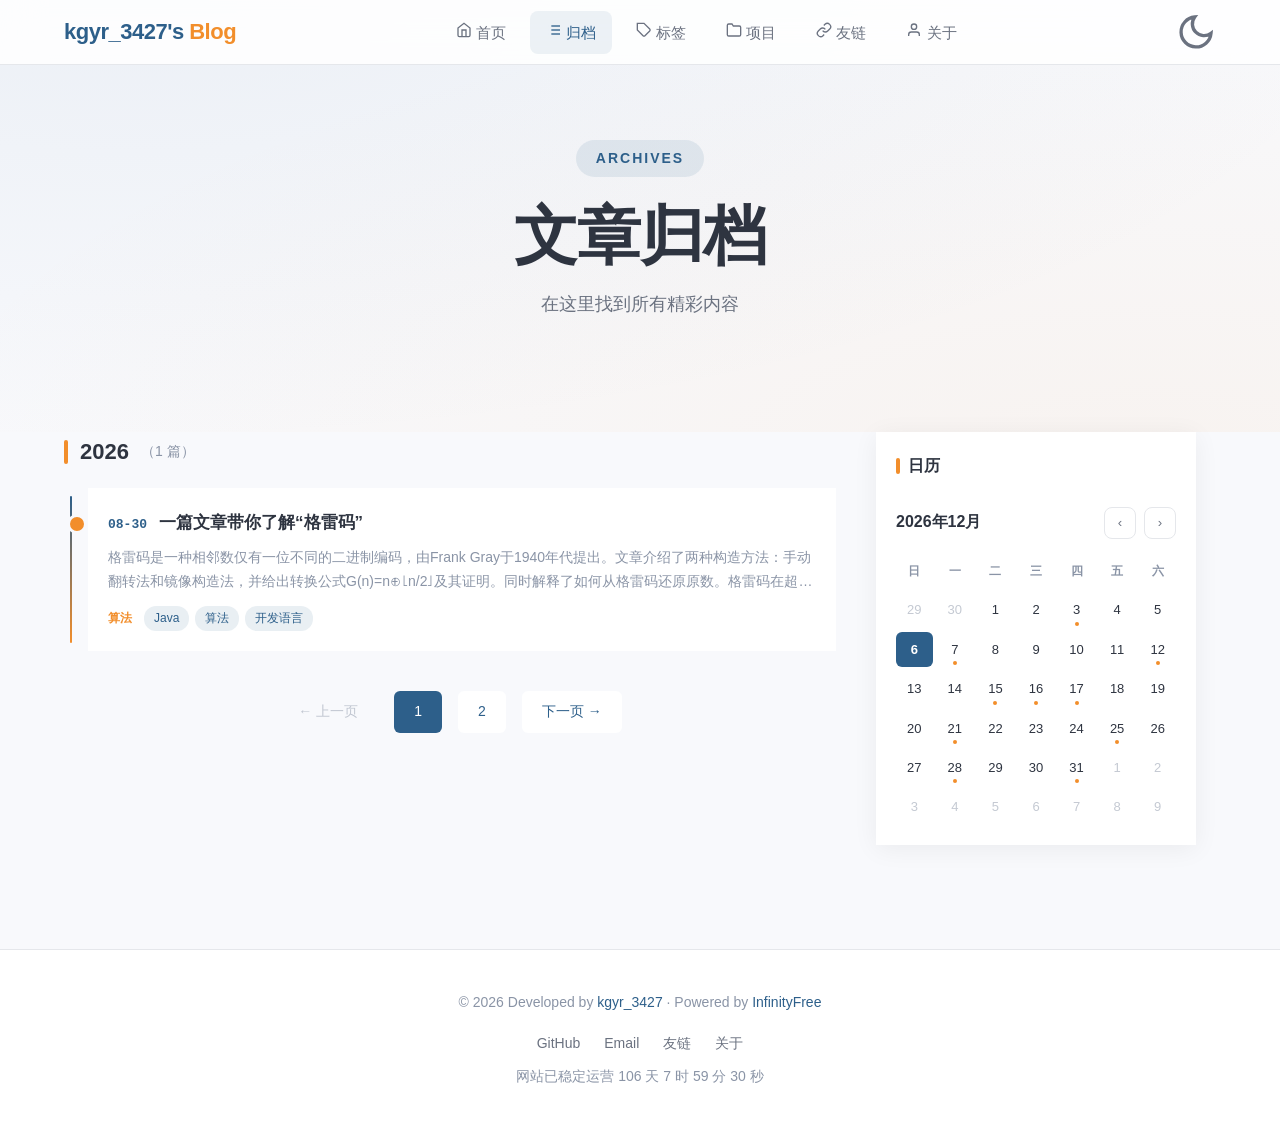
==== archive.html @ 879f3a3c "Add files via upload" ====
<!DOCTYPE html>
<html lang="zh-CN">
<head>
    <meta charset="UTF-8">
    <meta name="viewport" content="width=device-width, initial-scale=1.0">
    <title>kgyr_3427 の 博客 - 归档</title>
    <link rel="icon" href="images/logo.png">
    <link rel="stylesheet" href="style.css">
</head>
<body>
    <header class="header" id="header">
        <div class="header-inner">
            <a href="index.html" class="logo">kgyr_3427's <span>Blog</span></a>
            <nav class="nav-links" id="navLinks">
                <a href="index.html"><svg width="16" height="16" viewBox="0 0 24 24" fill="none" stroke="currentColor" stroke-width="2"><path d="M3 9l9-7 9 7v11a2 2 0 0 1-2 2H5a2 2 0 0 1-2-2z"></path><polyline points="9 22 9 12 15 12 15 22"></polyline></svg> 首页</a>
                <a href="archive.html" class="active"><svg width="16" height="16" viewBox="0 0 24 24" fill="none" stroke="currentColor" stroke-width="2"><line x1="8" y1="6" x2="21" y2="6"></line><line x1="8" y1="12" x2="21" y2="12"></line><line x1="8" y1="18" x2="21" y2="18"></line><line x1="3" y1="6" x2="3.01" y2="6"></line><line x1="3" y1="12" x2="3.01" y2="12"></line><line x1="3" y1="18" x2="3.01" y2="18"></line></svg> 归档</a>
                <a href="#"><svg width="16" height="16" viewBox="0 0 24 24" fill="none" stroke="currentColor" stroke-width="2"><path d="M20.59 13.41l-7.17 7.17a2 2 0 0 1-2.83 0L2 12V2h10l8.59 8.59a2 2 0 0 1 0 2.82z"></path><line x1="7" y1="7" x2="7.01" y2="7"></line></svg> 标签</a>
                <a href="#"><svg width="16" height="16" viewBox="0 0 24 24" fill="none" stroke="currentColor" stroke-width="2"><path d="M22 19a2 2 0 0 1-2 2H4a2 2 0 0 1-2-2V5a2 2 0 0 1 2-2h5l2 3h9a2 2 0 0 1 2 2z"></path></svg> 项目</a>
                <a href="#"><svg width="16" height="16" viewBox="0 0 24 24" fill="none" stroke="currentColor" stroke-width="2"><path d="M10 13a5 5 0 0 0 7.54.54l3-3a5 5 0 0 0-7.07-7.07l-1.72 1.71"></path><path d="M14 11a5 5 0 0 0-7.54-.54l-3 3a5 5 0 0 0 7.07 7.07l1.71-1.71"></path></svg> 友链</a>
                <a href="#"><svg width="16" height="16" viewBox="0 0 24 24" fill="none" stroke="currentColor" stroke-width="2"><path d="M20 21v-2a4 4 0 0 0-4-4H8a4 4 0 0 0-4 4v2"></path><circle cx="12" cy="7" r="4"></circle></svg> 关于</a>
            </nav>
            <div class="header-actions">
                <button class="theme-toggle" id="themeToggle" title="切换主题" aria-pressed="false"></button>
                <button class="mobile-toggle" id="mobileToggle">
                    <span></span><span></span><span></span>
                </button>
            </div>
        </div>
    </header>
    <section class="hero">
        <div class="hero-badge">ARCHIVES</div>
        <h1>文章归档</h1>
        <p>在这里找到所有精彩内容</p>
    </section>
    <div class="container">
        <main>
            <div id="archiveContent"></div>
            <div class="pagination">
                <span class="disabled">← 上一页</span>
                <a href="#" class="active" style="background:var(--primary);color:#fff;">1</a>
                <a href="#">2</a>
                <a href="#">下一页 →</a>
            </div>
        </main>
        <aside class="sidebar">
            <div class="widget fade-in">
                <h3 class="widget-title"> 日历</h3>
                <div class="calendar-header">
                    <h4 id="calendarTitle">2026年8月</h4>
                    <div class="calendar-nav">
                        <button id="prevMonth">‹</button>
                        <button id="nextMonth">›</button>
                    </div>
                </div>
                <div class="calendar-grid" id="calendarGrid"></div>
            </div>
        </aside>
    </div>
    <footer class="footer">
        <div class="footer-content">
            <p>&copy; 2026 Developed by <a href="https://luogu.com.cn/user/1732469">kgyr_3427</a> · Powered by <a href="https://www.infinityfree.com">InfinityFree</a></p>
            <div class="footer-links">
                <a href="https://github.com/green-axis-youzi">GitHub</a>
                <a href="mailto:green_axis256@qq.com">Email</a>
                <a href="#">友链</a>
                <a href="#">关于</a>
            </div>
            <p style="margin-top: 8px;">网站已稳定运营 <span id="uptime-timer" class="uptime-timer">计算中...</span></p>
        </div>
    </footer>
    <button class="back-to-top" id="backToTop"><svg viewBox="0 0 24 24" fill="none" stroke="currentColor" stroke-width="2" width="20" height="20"><path d="M18 15l-6-6-6 6"></path></svg></button>
    <script>
        const posts = [
            { title:"一篇文章带你了解“格雷码”", excerpt:"格雷码是一种相邻数仅有一位不同的二进制编码，由Frank Gray于1940年代提出。文章介绍了两种构造方法：手动翻转法和镜像构造法，并给出转换公式G(n)=n⊕⌊n/2⌋及其证明。同时解释了如何从格雷码还原原数。格雷码在超立方体路径规划、数模转换误差优化、汉诺塔问题求解及遗传算法中都有重要应用，特别是能通过每次只改变一位的特性高效解决汉诺塔问题。", date:"2026-08-30", category:"算法", tags:["Java","算法", "开发语言"], wordCount:1390, image:"images/archive1.png", href:"https://blog-kgyr3427.gt.tc/archive/2026-08-30_21:26.html" }
        ];
        function renderArchive() {
            const container = document.getElementById('archiveContent');
            const sorted = [...posts].sort((a, b) => new Date(b.date) - new Date(a.date));
            const grouped = {};
            sorted.forEach(post => {
                const year = post.date.split('-')[0];
                if (!grouped[year]) grouped[year] = [];
                grouped[year].push(post);
            });
            let html = '';
            Object.keys(grouped).sort().reverse().forEach(year => {
                const yearPosts = grouped[year];
                html += `
                    <div class="archive-year fade-in">
                        <h2 class="archive-year-title">${year} <span class="archive-year-count">（${yearPosts.length} 篇）</span></h2>
                        <div class="archive-timeline">
                `;
                yearPosts.forEach((post, i) => {
                    const dateStr = post.date.substring(5);
                    html += `
                        <article class="archive-item fade-in" style="transition-delay:${i * 0.05}s">
                            <div class="archive-item-header">
                                <span class="archive-date">${dateStr}</span>
                                <a href="${post.href}" class="archive-title">${post.title}</a>
                            </div>
                            <p class="archive-excerpt">${post.excerpt}</p>
                            <div class="archive-footer">
                                <span class="archive-category">${post.category}</span>
                                <div class="archive-tags">
                                    ${post.tags.map(t => `<span class="archive-tag">${t}</span>`).join('')}
                                </div>
                            </div>
                        </article>
                    `;
                });
                html += `
                        </div>
                    </div>
                `;
            });
            container.innerHTML = html;
            initScrollObserver();
        }
        renderArchive();
        let currentDate = new Date();
        function renderCalendar(date) {
            const grid = document.getElementById('calendarGrid');
            const title = document.getElementById('calendarTitle');
            const year = date.getFullYear(), month = date.getMonth();
            title.textContent = year + '年' + (month+1) + '月';
            const firstDay = new Date(year, month, 1).getDay();
            const daysInMonth = new Date(year, month+1, 0).getDate();
            const daysInPrev = new Date(year, month, 0).getDate();
            const dayNames = ['日','一','二','三','四','五','六'];
            let html = dayNames.map(d => '<div class="day-name">'+d+'</div>').join('');
            for (let i = firstDay-1; i >= 0; i--) html += '<div class="day other-month">'+(daysInPrev-i)+'</div>';
            const today = new Date();
            const postDays = [3,7,12,15,16,17,21,25,28,31];
            for (let d = 1; d <= daysInMonth; d++) {
                const isToday = (d===today.getDate() && month===today.getMonth() && year===today.getFullYear());
                const hasPost = postDays.includes(d);
                let cls = 'day';
                if (isToday) cls += ' today';
                if (hasPost) cls += ' has-post';
                html += '<div class="'+cls+'">'+d+'</div>';
            }
            const remaining = 42 - (firstDay + daysInMonth);
            for (let i = 1; i <= remaining; i++) html += '<div class="day other-month">'+i+'</div>';
            grid.innerHTML = html;
        }
        document.getElementById('prevMonth').addEventListener('click', function(){ currentDate.setMonth(currentDate.getMonth()-1); renderCalendar(currentDate); });
        document.getElementById('nextMonth').addEventListener('click', function(){ currentDate.setMonth(currentDate.getMonth()+1); renderCalendar(currentDate); });
        renderCalendar(currentDate);
        const themeToggle = document.getElementById('themeToggle');
		const html = document.documentElement;
		const savedTheme = localStorage.getItem('theme') || 'light';
        html.setAttribute('data-theme', savedTheme);
        const sunSVG = `<svg class="icon-sun" viewBox="0 0 24 24" fill="none" stroke="currentColor" stroke-width="2">
          <circle cx="12" cy="12" r="5"></circle>
          <line x1="12" y1="1" x2="12" y2="3"></line>
          <line x1="12" y1="21" x2="12" y2="23"></line>
          <line x1="4.22" y1="4.22" x2="5.64" y2="5.64"></line>
          <line x1="18.36" y1="18.36" x2="19.78" y2="19.78"></line>
          <line x1="1" y1="12" x2="3" y2="12"></line>
          <line x1="21" y1="12" x2="23" y2="12"></line>
          <line x1="4.22" y1="19.78" x2="5.64" y2="18.36"></line>
          <line x1="18.36" y1="5.64" x2="19.78" y2="4.22"></line>
        </svg>`;
        const moonSVG = `<svg class="icon-moon" viewBox="0 0 24 24" fill="none" stroke="currentColor" stroke-width="2">
          <path d="M21 12.79A9 9 0 1 1 11.21 3 7 7 0 0 0 21 12.79z"></path>
        </svg>`;
        themeToggle.innerHTML = savedTheme === 'dark' ? sunSVG : moonSVG;
        themeToggle.addEventListener('click', () => {
          const current = html.getAttribute('data-theme');
          const next = current === 'dark' ? 'light' : 'dark';
          html.setAttribute('data-theme', next);
          localStorage.setItem('theme', next);
          themeToggle.innerHTML = next === 'dark' ? sunSVG : moonSVG;
        });
        window.addEventListener('scroll', function(){
            const header = document.getElementById('header');
            const backToTop = document.getElementById('backToTop');
            if (window.scrollY > 50) header.classList.add('scrolled');
            else header.classList.remove('scrolled');
            if (window.scrollY > 400) backToTop.classList.add('visible');
            else backToTop.classList.remove('visible');
        });
        document.getElementById('backToTop').addEventListener('click', function(){
            window.scrollTo({ top: 0, behavior: 'smooth' });
        });
        function initScrollObserver() {
            const observer = new IntersectionObserver((entries) => {
                entries.forEach(entry => {
                    if (entry.isIntersecting) {
                        entry.target.classList.add('visible');
                    }
                });
            }, { threshold: 0.1 });
            document.querySelectorAll('.fade-in:not(.visible)').forEach(el => observer.observe(el));
        }
        initScrollObserver();
        const startTime = new Date('2026-08-21T22:14:00').getTime();
        function updateUptime() {
            const timerEl = document.getElementById('uptime-timer');
            if (!timerEl) return;
            const now = new Date().getTime();
            const diff = now - startTime;
            if (diff < 0) {
                timerEl.textContent = "尚未开始运营";
                return;
            }
            const days = Math.floor(diff / (1000 * 60 * 60 * 24));
            const hours = Math.floor((diff % (1000 * 60 * 60 * 24)) / (1000 * 60 * 60));
            const minutes = Math.floor((diff % (1000 * 60 * 60)) / (1000 * 60));
            const seconds = Math.floor((diff % (1000 * 60)) / 1000);
            timerEl.textContent = days + ' 天 ' + hours + ' 时 ' + minutes + ' 分 ' + seconds + ' 秒';
        }
        updateUptime();
        function animateNumber(id, target, formatter) {
            const el = document.getElementById(id);
            if (!el) return;
            if (typeof target === 'string') { el.textContent = target; return; }
            const start = 0;
            const duration = 1200;
            const startTime2 = performance.now();
            function update(currentTime) {
                const elapsed = currentTime - startTime2;
                const progress = Math.min(elapsed / duration, 1);
                const eased = 1 - Math.pow(1 - progress, 3);
                const current = Math.floor(start + (target - start) * eased);
                el.textContent = formatter ? formatter(current) : current;
                if (progress < 1) requestAnimationFrame(update);
                else el.textContent = formatter ? formatter(target) : target;
            }
            requestAnimationFrame(update);
        }
        function updateStats() {
            const articleCount = posts.length;
            let totalChars = 0;
            posts.forEach(post => { totalChars += post.title.length + post.excerpt.length; });
            const now = Date.now();
            const diff = now - siteStartTime;
            const uptimeStr = formatUptime(diff);
            let views = parseInt(localStorage.getItem('blog_page_views'));
            if (isNaN(views)) { views = 1; localStorage.setItem('blog_page_views', '1'); }
            else { views++; localStorage.setItem('blog_page_views', views.toString()); }
            animateNumber('stat-articles', articleCount);
            animateNumber('stat-chars', totalChars, formatChars);
            document.getElementById('stat-uptime').textContent = uptimeStr;
            animateNumber('stat-views', views);
        }
        updateStats();
    </script>
</body>
</html>
---- style.css ----
:root {
    --primary: #2d5f8a;
    --primary-light: #4e79a7;
    --primary-dark: #1c3a5e;
    --accent: #f28e2b;
    --text-main: #2e3440;
    --text-secondary: #6b7280;
    --text-light: #8a94a6;
    --bg-body: #f8f9fc;
    --bg-card: #ffffff;
    --bg-nav: rgba(255, 255, 255, 0.85);
    --border: #e5e7eb;
    --shadow: 0 4px 24px rgba(0, 0, 0, 0.06);
    --shadow-hover: 0 8px 32px rgba(0, 0, 0, 0.1);
    --radius: 12px;
    --radius-sm: 8px;
    --max-width: 1200px;
    --transition: all 0.3s cubic-bezier(0.4, 0, 0.2, 1);
}
[data-theme="dark"] {
    --primary: #4e79a7;
    --primary-light: #6b9bc3;
    --primary-dark: #2d5f8a;
    --text-main: #e8e8e8;
    --text-secondary: #a0a0a0;
    --text-light: #707070;
    --bg-body: #0f1117;
    --bg-card: #1a1d27;
    --bg-nav: rgba(15, 17, 23, 0.85);
    --border: #2a2d3a;
    --shadow: 0 4px 24px rgba(0, 0, 0, 0.3);
    --shadow-hover: 0 8px 32px rgba(0, 0, 0, 0.4);
}
* { margin: 0; padding: 0; box-sizing: border-box; }
html { scroll-behavior: smooth; }
body {
    font-family: -apple-system, BlinkMacSystemFont, 'Segoe UI', 'PingFang SC',
                 'Hiragino Sans GB', 'Microsoft YaHei', 'Helvetica Neue',
                 Helvetica, Arial, sans-serif;
    background: var(--bg-body);
    color: var(--text-main);
    line-height: 1.8;
    transition: var(--transition);
    -webkit-font-smoothing: antialiased;
}
a { text-decoration: none; color: inherit; transition: var(--transition); }
a:hover { color: var(--primary); }
img { max-width: 100%; display: block; }
ul { list-style: none; }
::-webkit-scrollbar { width: 8px; }
::-webkit-scrollbar-track { background: transparent; }
::-webkit-scrollbar-thumb { background: var(--text-light); border-radius: 4px; }
::-webkit-scrollbar-thumb:hover { background: var(--text-secondary); }
.header {
    position: fixed; top: 0; left: 0; right: 0; z-index: 1000;
    background: var(--bg-nav);
    backdrop-filter: blur(20px); -webkit-backdrop-filter: blur(20px);
    border-bottom: 1px solid var(--border);
    transition: var(--transition);
}
.header.scrolled { box-shadow: 0 2px 20px rgba(0,0,0,0.08); }
.header-inner {
    max-width: var(--max-width); margin: 0 auto; padding: 0 24px;
    height: 64px; display: flex; align-items: center; justify-content: space-between;
}
.logo {
    font-size: 22px; font-weight: 800; color: var(--primary);
    letter-spacing: -0.5px;
}
.logo span { color: var(--accent); }
.nav-links { display: flex; align-items: center; gap: 8px; }
.nav-links a {
    padding: 8px 16px; border-radius: 8px; font-size: 15px;
    font-weight: 500; color: var(--text-secondary);
}
.nav-links a:hover, .nav-links a.active {
    color: var(--primary); background: rgba(45, 95, 138, 0.08);
}
.header-actions { display: flex; align-items: center; gap: 12px; }
.search-btn, .theme-toggle {
    width: 40px; height: 40px; border: none; background: transparent;
    color: var(--text-secondary); cursor: pointer; border-radius: 50%;
    display: flex; align-items: center; justify-content: center;
    font-size: 18px; transition: var(--transition);
}
.search-btn:hover, .theme-toggle:hover {
    background: rgba(45, 95, 138, 0.08); color: var(--primary);
}
.mobile-toggle {
    display: none; flex-direction: column; gap: 5px;
    cursor: pointer; background: none; border: none; padding: 4px;
}
.mobile-toggle span {
    width: 24px; height: 2px; background: var(--text-main);
    border-radius: 2px; transition: var(--transition);
}
.hero {
    padding: 140px 24px 80px; text-align: center; position: relative; overflow: hidden;
}
.hero::before {
    content: ''; position: absolute; top: -50%; left: -50%;
    width: 200%; height: 200%;
    background: radial-gradient(ellipse at 30% 20%, rgba(78,121,167,0.08) 0%, transparent 50%),
                radial-gradient(ellipse at 70% 80%, rgba(242,142,43,0.06) 0%, transparent 50%);
    animation: heroFloat 20s ease-in-out infinite; z-index: -1;
}
@keyframes heroFloat {
    0%,100% { transform: translate(0,0) rotate(0deg); }
    33% { transform: translate(30px,-30px) rotate(1deg); }
    66% { transform: translate(-20px,20px) rotate(-1deg); }
}
.hero-badge {
    display: inline-block; padding: 6px 20px;
    background: rgba(45,95,138,0.1); color: var(--primary);
    border-radius: 50px; font-size: 14px; font-weight: 600;
    margin-bottom: 24px; letter-spacing: 2px; text-transform: uppercase;
}
.hero h1 {
    font-size: clamp(36px,6vw,64px); font-weight: 900;
    line-height: 1.1; margin-bottom: 16px; color: var(--text-main);
    letter-spacing: -1px;
}
.hero h1 .highlight {
    background: linear-gradient(135deg, var(--primary), var(--accent));
    -webkit-background-clip: text; -webkit-text-fill-color: transparent;
    background-clip: text;
}
.hero p {
    font-size: 18px; color: var(--text-secondary);
    max-width: 560px; margin: 0 auto 32px;
}
.hero-buttons { display: flex; gap: 16px; justify-content: center; flex-wrap: wrap; }
.btn {
    padding: 12px 32px; border-radius: 50px; font-size: 15px;
    font-weight: 600; cursor: pointer; transition: var(--transition);
    border: none; display: inline-flex; align-items: center; gap: 8px;
}
.btn-primary {
    background: var(--primary); color: white;
    box-shadow: 0 4px 16px rgba(45,95,138,0.3);
}
.btn-primary:hover {
    background: var(--primary-dark); transform: translateY(-2px);
    box-shadow: 0 6px 24px rgba(45,95,138,0.4);
}
.btn-outline {
    background: transparent; color: var(--text-main);
    border: 2px solid var(--border);
}
.btn-outline:hover {
    border-color: var(--primary); color: var(--primary);
    transform: translateY(-2px);
}
.profile-section { max-width: var(--max-width); margin: 0 auto 60px; padding: 0 24px; }
.profile-card {
    background: var(--bg-card); border-radius: var(--radius);
    box-shadow: var(--shadow); padding: 40px;
    display: flex; align-items: center; gap: 32px;
    border: 1px solid var(--border); transition: var(--transition);
}
.profile-card:hover {
    box-shadow: var(--shadow-hover); transform: translateY(-2px);
}
.avatar {
    width: 100px; height: 100px; border-radius: 50%;
    object-fit: cover; border: 4px solid var(--primary);
    padding: 3px; flex-shrink: 0;
}
.profile-info h3 { font-size: 24px; font-weight: 700; margin-bottom: 4px; }
.profile-info .tagline { color: var(--text-secondary); font-size: 16px; margin-bottom: 16px; }
.profile-social { display: flex; gap: 12px; }
.social-link {
    width: 40px; height: 40px; border-radius: 50%;
    background: var(--bg-body); display: flex; align-items: center;
    justify-content: center; color: var(--text-secondary);
    font-size: 18px; border: 1px solid var(--border);
    transition: var(--transition);
}
.social-link:hover {
    background: var(--primary); color: white;
    border-color: var(--primary); transform: translateY(-3px);
}
.container {
    max-width: var(--max-width); margin: 0 auto;
    padding: 0 24px 80px;
    display: grid; grid-template-columns: 1fr 340px; gap: 40px;
}
.section-title {
    font-size: 24px; font-weight: 800; margin-bottom: 24px;
    display: flex; align-items: center; gap: 12px;
}
.section-title::before {
    content: ''; width: 4px; height: 28px;
    background: linear-gradient(180deg, var(--primary), var(--accent));
    border-radius: 2px;
}
.posts-grid { display: grid; gap: 24px; }
.post-card {
    background: var(--bg-card); border-radius: var(--radius);
    overflow: hidden; box-shadow: var(--shadow);
    border: 1px solid var(--border);
    transition: var(--transition);
    display: flex; flex-direction: column;
}
.post-card:hover {
    box-shadow: var(--shadow-hover); transform: translateY(-4px);
}
.post-thumb { width: 100%; height: 220px; object-fit: cover; transition: transform 0.5s ease; }
.post-card:hover .post-thumb { transform: scale(1.05); }
.post-thumb-wrapper { overflow: hidden; position: relative; }
.post-category {
    position: absolute; top: 16px; left: 16px;
    background: var(--primary); color: white;
    padding: 4px 14px; border-radius: 50px;
    font-size: 12px; font-weight: 600; z-index: 2;
}
.post-content { padding: 24px; flex: 1; display: flex; flex-direction: column; }
.post-title {
    font-size: 20px; font-weight: 700; margin-bottom: 12px; line-height: 1.4;
}
.post-title a:hover { color: var(--primary); }
.post-excerpt {
    color: var(--text-secondary); font-size: 15px;
    line-height: 1.7; margin-bottom: 20px; flex: 1;
}
.post-meta {
    display: flex; align-items: center; justify-content: space-between;
    flex-wrap: wrap; gap: 12px; padding-top: 16px;
    border-top: 1px solid var(--border);
}
.post-tags { display: flex; gap: 8px; flex-wrap: wrap; }
.tag {
    padding: 3px 12px; background: rgba(45,95,138,0.08);
    color: var(--primary); border-radius: 50px;
    font-size: 12px; font-weight: 500;
}
.post-date { color: var(--text-light); font-size: 14px; }
.sidebar { display: flex; flex-direction: column; gap: 28px; }
.widget {
    background: var(--bg-card); border-radius: var(--radius);
    box-shadow: var(--shadow); border: 1px solid var(--border);
    padding: 24px; transition: var(--transition);
}
.widget:hover { box-shadow: var(--shadow-hover); }
.widget-title {
    font-size: 18px; font-weight: 700; margin-bottom: 20px;
    padding-bottom: 12px; border-bottom: 2px solid var(--border);
    display: flex; align-items: center; gap: 8px;
}
.plan-progress { margin-bottom: 20px; }
.plan-progress:last-child { margin-bottom: 0; }
.plan-header {
    display: flex; justify-content: space-between;
    margin-bottom: 8px; font-size: 14px;
}
.plan-header .label { color: var(--text-secondary); }
.plan-header .value { font-weight: 600; color: var(--primary); }
.progress-bar {
    width: 100%; height: 8px; background: var(--bg-body);
    border-radius: 4px; overflow: hidden;
}
.progress-fill {
    height: 100%;
    background: linear-gradient(90deg, var(--primary), var(--accent));
    border-radius: 4px; transition: width 1s ease;
}
.calendar-header {
    display: flex; justify-content: space-between;
    align-items: center; margin-bottom: 16px;
}
.calendar-header h4 { font-size: 16px; font-weight: 600; }
.calendar-nav { display: flex; gap: 8px; }
.calendar-nav button {
    width: 32px; height: 32px; border: 1px solid var(--border);
    background: transparent; color: var(--text-secondary);
    border-radius: 8px; cursor: pointer;
    display: flex; align-items: center; justify-content: center;
    transition: var(--transition);
}
.calendar-nav button:hover {
    background: var(--primary); color: white; border-color: var(--primary);
}
.calendar-grid { display: grid; grid-template-columns: repeat(7, 1fr); gap: 4px; text-align: center; }
.calendar-grid .day-name {
    font-size: 12px; color: var(--text-light); font-weight: 600; padding: 6px 0;
}
.calendar-grid .day {
    font-size: 13px; padding: 6px 0; border-radius: 6px;
    cursor: pointer; transition: var(--transition);
}
.calendar-grid .day:hover { background: rgba(45,95,138,0.1); }
.calendar-grid .day.today {
    background: var(--primary); color: white; font-weight: 700;
}
.calendar-grid .day.has-post { position: relative; }
.calendar-grid .day.has-post::after {
    content: ''; position: absolute; bottom: 2px;
    left: 50%; transform: translateX(-50%);
    width: 4px; height: 4px; background: var(--accent);
    border-radius: 50%;
}
.calendar-grid .day.other-month { color: var(--text-light); opacity: 0.5; }
.stats-grid { display: grid; grid-template-columns: 1fr 1fr; gap: 16px; }
.stat-item {
    text-align: center; padding: 16px;
    background: var(--bg-body); border-radius: var(--radius-sm);
}
.stat-number {
    font-size: 28px; font-weight: 800; color: var(--primary); display: block;
}
.stat-label { font-size: 13px; color: var(--text-light); margin-top: 4px; }
.footer {
    background: var(--bg-card); border-top: 1px solid var(--border);
    padding: 40px 24px; text-align: center;
}
.footer-content { max-width: var(--max-width); margin: 0 auto; }
.footer p { color: var(--text-light); font-size: 14px; margin-bottom: 8px; }
.footer a { color: var(--primary); }
.footer-links {
    display: flex; justify-content: center; gap: 24px;
    margin-top: 16px; flex-wrap: wrap;
}
.footer-links a { color: var(--text-secondary); font-size: 14px; }
.back-to-top {
    position: fixed; bottom: 32px; right: 32px;
    width: 48px; height: 48px; background: var(--primary);
    color: white; border: none; border-radius: 50%;
    font-size: 20px; cursor: pointer;
    display: flex; align-items: center; justify-content: center;
    box-shadow: 0 4px 16px rgba(45,95,138,0.3);
    opacity: 0; visibility: hidden;
    transform: translateY(20px);
    transition: var(--transition); z-index: 999;
}
.back-to-top.visible {
    opacity: 1; visibility: visible; transform: translateY(0);
}
.back-to-top:hover {
    background: var(--primary-dark); transform: translateY(-4px);
}
@media (max-width: 968px) {
    .container { grid-template-columns: 1fr; }
    .sidebar { order: -1; }
    .profile-card { flex-direction: column; text-align: center; }
    .profile-social { justify-content: center; }
}
@media (max-width: 768px) {
    .nav-links {
        display: none; position: absolute; top: 64px;
        left: 0; right: 0; background: var(--bg-nav);
        backdrop-filter: blur(20px);
        flex-direction: column; padding: 16px;
        border-bottom: 1px solid var(--border);
    }
    .nav-links.open { display: flex; }
    .mobile-toggle { display: flex; }
    .hero h1 { font-size: 32px; }
    .hero p { font-size: 16px; }
    .post-thumb { height: 180px; }
}
.fade-in {
    opacity: 0; transform: translateY(20px);
    transition: opacity 0.6s ease, transform 0.6s ease;
}
.fade-in.visible { opacity: 1; transform: translateY(0); }
aside { width: 320px; flex-shrink: 0; }
.archive-year {
    margin: 0 0 24px;
    position: relative;
}
.hero-tags {
  display: flex; align-items: center; justify-content: center;
  gap: 8px; margin-top: 16px; flex-wrap: wrap;
}
.hero-tags a {
  padding: 2px 12px; border-radius: 12px;
  background: rgba(45,95,138,0.1); color: var(--primary);
  font-size: 13px;
}
.toc-card {
	background: var(--card-bg); border-radius: var(--radius);
    border: 1px solid var(--border); padding: 20px;
    box-shadow: var(--shadow);
}
.toc-title {
	font-size: 16px; font-weight: 600; margin-bottom: 12px;
	color: var(--text); display: flex; align-items: center; gap: 8px;
}
.toc-list { list-style: none; }
.toc-list li { margin-bottom: 2px; }
.toc-list a {
	display: block; padding: 6px 12px; border-radius: 6px;
	color: var(--text-secondary); font-size: 14px;
	border-left: 3px solid transparent;
	transition: all 0.2s;
}
.toc-list a:hover { color: var(--primary); background: var(--bg-secondary); }
.toc-list a.active {
	color: var(--primary); border-left-color: var(--accent);
	background: rgba(45,95,138,0.06); font-weight: 500;
}
.toc-list .toc-h3 a { padding-left: 28px; font-size: 13px; }
.toc-list .toc-h4 a { padding-left: 40px; font-size: 10px; }
.archive-year-title {
    display: inline-flex;
    align-items: center;
    gap: 12px;
    font-size: 22px;
    font-weight: 700;
    color: var(--text-main);
    margin-bottom: 16px;
}
.archive-year-title::before {
content: '';
display: inline-block;
width: 4px;
height: 24px;
background: var(--accent);
border-radius: 2px;
}
.archive-year-count {
font-size: 14px;
color: var(--text-light);
font-weight: 400;
}
.archive-timeline {
position: relative;
padding-left: 24px;
}
.archive-timeline::before {
content: '';
position: absolute;
left: 6px;
top: 8px;
bottom: 8px;
width: 2px;
background: linear-gradient(to bottom, var(--primary), var(--accent));
border-radius: 1px;
}
.archive-item {
position: relative;
margin-bottom: 24px;
padding: 20px;
background: var(--bg-card);
border-radius: var(--radius-md);
border: 1px solid var(--border-color);
transition: var(--transition);
}
.archive-item:hover {
transform: translateX(4px);
box-shadow: var(--shadow);
border-color: var(--primary);
}
.archive-item::before {
content: '';
position: absolute;
left: -21px;
top: 26px;
width: 14px;
height: 14px;
background: var(--accent);
border: 3px solid var(--bg-body);
border-radius: 50%;
z-index: 1;
transition: var(--transition);
}
.archive-item:hover::before {
transform: scale(1.3);
background: var(--primary);
}
.archive-item-header {
display: flex;
align-items: baseline;
gap: 12px;
margin-bottom: 8px;
}
.archive-date {
font-size: 13px;
color: var(--primary);
font-weight: 600;
white-space: nowrap;
font-family: "SF Mono", "Fira Code", monospace;
}
.archive-title {
font-size: 17px;
font-weight: 700;
color: var(--text-main);
text-decoration: none;
transition: var(--transition);
}
.archive-title:hover { color: var(--primary); }
.archive-excerpt {
font-size: 14px;
color: var(--text-light);
line-height: 1.7;
margin: 8px 0 12px;
display: -webkit-box;
-webkit-line-clamp: 2;
-webkit-box-orient: vertical;
overflow: hidden;
}
.archive-footer {
display: flex;
align-items: center;
gap: 12px;
flex-wrap: wrap;
}
.archive-tags { display: flex; gap: 6px; flex-wrap: wrap; }
.archive-tag {
display: inline-block;
padding: 2px 10px;
background: rgba(45,95,138,0.1);
color: var(--primary);
border-radius: 12px;
font-size: 12px;
font-weight: 500;
transition: var(--transition);
}
.archive-tag:hover {
background: var(--primary);
color: #fff;
}
.archive-category {
font-size: 12px;
color: var(--accent);
font-weight: 600;
}
.pagination {
display: flex;
justify-content: center;
align-items: center;
gap: 16px;
margin: 40px 0 24px;
}
.pagination a, .pagination span {
padding: 8px 20px;
border-radius: 6px;
text-decoration: none;
font-weight: 500;
transition: var(--transition);
font-size: 14px;
}
.pagination a {
color: var(--primary);
background: var(--bg-card);
border: 1px solid var(--border-color);
}
.pagination a:hover {
background: var(--primary);
color: #fff;
border-color: var(--primary);
}
.pagination span.disabled {
color: var(--text-light);
opacity: 0.5;
cursor: not-allowed;
}
.widget {
background: var(--bg-card);
border-radius: var(--radius-md);
border: 1px solid var(--border-color);
padding: 20px;
margin-bottom: 24px;
transition: var(--transition);
}
.widget-title {
font-size: 16px;
font-weight: 700;
color: var(--text-main);
margin: 0 0 16px;
padding-bottom: 10px;
border-bottom: 2px solid var(--border-color);
display: flex;
align-items: center;
gap: 8px;
}
.widget-title::before {
content: '';
display: inline-block;
width: 4px;
height: 16px;
background: var(--accent);
border-radius: 2px;
}
.archive-year-title::before {
    content: '';
    display: inline-block;
    width: 4px;
    height: 24px;
    background: var(--accent);
    border-radius: 2px;
}
.archive-year-count {
    font-size: 14px;
    color: var(--text-light);
    font-weight: 400;
}
.archive-timeline {
    position: relative;
    padding-left: 24px;
}
.archive-timeline::before {
    content: '';
    position: absolute;
    left: 6px;
    top: 8px;
    bottom: 8px;
    width: 2px;
    background: linear-gradient(to bottom, var(--primary), var(--accent));
    border-radius: 1px;
}
.archive-item {
    position: relative;
    margin-bottom: 24px;
    padding: 20px;
    background: var(--bg-card);
    border-radius: var(--radius-md);
    border: 1px solid var(--border-color);
    transition: var(--transition);
}
.archive-item:hover {
    transform: translateX(4px);
    box-shadow: var(--shadow);
    border-color: var(--primary);
}
.archive-item::before {
    content: '';
    position: absolute;
    left: -21px;
    top: 26px;
    width: 14px;
    height: 14px;
    background: var(--accent);
    border: 3px solid var(--bg-body);
    border-radius: 50%;
    z-index: 1;
    transition: var(--transition);
}
.archive-item:hover::before {
    transform: scale(1.3);
    background: var(--primary);
}
.archive-item-header {
    display: flex;
    align-items: baseline;
    gap: 12px;
    margin-bottom: 8px;
}
.archive-date {
    font-size: 13px;
    color: var(--primary);
    font-weight: 600;
    white-space: nowrap;
    font-family: "SF Mono", "Fira Code", monospace;
}
.archive-title {
    font-size: 17px;
    font-weight: 700;
    color: var(--text-main);
    text-decoration: none;
    transition: var(--transition);
}
.archive-title:hover { color: var(--primary); }
.archive-excerpt {
    font-size: 14px;
    color: var(--text-light);
    line-height: 1.7;
    margin: 8px 0 12px;
    display: -webkit-box;
    -webkit-line-clamp: 2;
    -webkit-box-orient: vertical;
    overflow: hidden;
}
.archive-footer {
    display: flex;
    align-items: center;
    gap: 12px;
    flex-wrap: wrap;
}
.archive-tags { display: flex; gap: 6px; flex-wrap: wrap; }
.archive-tag {
    display: inline-block;
    padding: 2px 10px;
    background: rgba(45,95,138,0.1);
    color: var(--primary);
    border-radius: 12px;
    font-size: 12px;
    font-weight: 500;
    transition: var(--transition);
}
.archive-tag:hover {
    background: var(--primary);
    color: #fff;
}
.archive-category {
    font-size: 12px;
    color: var(--accent);
    font-weight: 600;
}
.pagination {
    display: flex;
    justify-content: center;
    align-items: center;
    gap: 16px;
    margin: 40px 0 24px;
}
.pagination a, .pagination span {
    padding: 8px 20px;
    border-radius: 6px;
    text-decoration: none;
    font-weight: 500;
    transition: var(--transition);
    font-size: 14px;
}
.pagination a {
    color: var(--primary);
    background: var(--bg-card);
    border: 1px solid var(--border-color);
}
.pagination a:hover {
    background: var(--primary);
    color: #fff;
    border-color: var(--primary);
}
.pagination span.disabled {
    color: var(--text-light);
    opacity: 0.5;
    cursor: not-allowed;
}
.widget {
    background: var(--bg-card);
    border-radius: var(--radius-md);
    border: 1px solid var(--border-color);
    padding: 20px;
    margin-bottom: 24px;
    transition: var(--transition);
}
.widget-title {
    font-size: 16px;
    font-weight: 700;
    color: var(--text-main);
    margin: 0 0 16px;
    padding-bottom: 10px;
    border-bottom: 2px solid var(--border-color);
    display: flex;
    align-items: center;
    gap: 8px;
}
.widget-title::before {
    content: '';
    display: inline-block;
    width: 4px;
    height: 16px;
    background: var(--accent);
    border-radius: 2px;
}
.toc-card {
  background: var(--card-bg); border-radius: var(--radius);
  border: 1px solid var(--border); padding: 20px;
  box-shadow: var(--shadow);
}
.toc-title {
  font-size: 16px; font-weight: 600; margin-bottom: 12px;
  color: var(--text); display: flex; align-items: center; gap: 8px;
}
.toc-list { list-style: none; }
.toc-list li { margin-bottom: 2px; }
.toc-list a {
  display: block; padding: 6px 12px; border-radius: 6px;
  color: var(--text-secondary); font-size: 14px;
  border-left: 3px solid transparent;
  transition: all 0.2s;
}
.toc-list a:hover { color: var(--primary); background: var(--bg-secondary); }
.toc-list a.active {
  color: var(--primary); border-left-color: var(--accent);
  background: rgba(45,95,138,0.06); font-weight: 500;
}
.toc-list .toc-h3 a { padding-left: 28px; font-size: 13px; }
.article-body { line-height: 2; }
.article-body h2 {
  font-size: 24px; font-weight: 700; margin: 40px 0 20px;
  color: var(--text); position: relative; padding-left: 16px;
}
.article-body h2::before {
  content: ''; position: absolute; left: 0; top: 4px; bottom: 4px;
  width: 4px; border-radius: 2px;
  background: linear-gradient(180deg, var(--primary), var(--accent));
}
.article-body h3 {
  font-size: 18px; font-weight: 600; margin: 28px 0 14px;
  color: var(--text); padding-left: 12px;
  border-left: 3px solid var(--primary);
}
.article-body p { margin-bottom: 16px; color: var(--text); }
.article-body ul, .article-body ol { margin-bottom: 16px; padding-left: 24px; }
.article-body li { margin-bottom: 8px; color: var(--text); }
.article-body li::marker { color: var(--accent); }
.article-body strong { color: var(--text); font-weight: 600; }
.article-body p code, .article-body li code {
  background: var(--bg-secondary); color: var(--accent);
  padding: 2px 8px; border-radius: 4px; font-size: 0.9em;
  font-family: 'Fira Code', 'Consolas', monospace;
}
.article-body a { color: var(--primary); text-decoration: underline; }
.code-block {
  background: var(--code-bg); border-radius: var(--radius);
  margin: 20px 0; overflow: hidden;
  box-shadow: 0 4px 12px rgba(0,0,0,0.15);
}
.code-header {
  display: flex; align-items: center; justify-content: space-between;
  padding: 8px 16px; background: rgba(255,255,255,0.05);
  border-bottom: 1px solid rgba(255,255,255,0.1);
}
.code-lang {
  font-size: 12px; color: #94a3b8; text-transform: uppercase;
  letter-spacing: 1px;
}
.code-copy {
  background: none; border: none; color: #94a3b8;
  font-size: 13px; cursor: pointer; padding: 4px 8px;
  border-radius: 4px; transition: all 0.2s;
}
.code-copy:hover { color: #fff; background: rgba(255,255,255,0.1); }
.code-copy.copied { color: #4ade80; }
.code-body {
  display: flex; overflow-x: auto; padding: 16px;
  font-family: 'Fira Code', 'Consolas', monospace;
  font-size: 13px; line-height: 1.7;
}
.code-lines {
  flex-shrink: 0; margin-right: 16px;
  color: #475569; text-align: right;
  user-select: none;
}
.code-content { flex: 1; color: var(--code-text); white-space: pre; }
.code-content .comment { color: #64748b; }
.code-content .string { color: #a5d6ff; }
.code-content .keyword { color: #ff7b72; }
.code-content .built_in { color: #79c0ff; }
.code-content .attr { color: #d2a8ff; }
.code-content .punctuation { color: #8b949e; }
ul {
    list-style: disc;
    padding-left: 24px;
    margin: 16px 0;
}
ul li::marker {
    color: var(--accent);
    font-size: 1.2em;
}
ul li {
    color: var(--text-main);
    margin-bottom: 8px;
}
.article-body hr {
  border: none; height: 1px;
  background: linear-gradient(90deg, transparent, var(--border), transparent);
  margin: 32px 0;
}
.copyright-box {
  background: var(--bg-secondary); border-radius: var(--radius);
  padding: 24px; margin: 32px 0;
  border-left: 4px solid var(--accent);
}
.copyright-box p { margin-bottom: 8px; color: var(--text-secondary); font-size: 14px; }
.copyright-box a { color: var(--primary); }
.post-nav {
  display: grid; grid-template-columns: 1fr 1fr; gap: 16px;
  margin: 32px 0;
}
.post-nav a {
  display: flex; align-items: center; gap: 12px;
  padding: 16px 20px; border-radius: var(--radius);
  background: var(--card-bg); border: 1px solid var(--border);
  box-shadow: var(--shadow);
  transition: all 0.2s;
}
.post-nav a:hover {
  transform: translateY(-2px);
  box-shadow: 0 8px 24px rgba(0,0,0,0.12);
  border-color: var(--primary);
}
.post-nav .nav-label {
  font-size: 13px; color: var(--text-secondary);
}
.post-nav .nav-title {
  font-size: 15px; font-weight: 500; color: var(--text);
  display: -webkit-box; -webkit-line-clamp: 2;
  -webkit-box-orient: vertical; overflow: hidden;
}
.post-nav .prev { justify-content: flex-start; }
.post-nav .next { justify-content: flex-end; text-align: right; }
.comments-section {
  background: var(--card-bg); border-radius: var(--radius);
  border: 1px solid var(--border); padding: 32px;
  margin: 32px 0; box-shadow: var(--shadow);
}
.comments-section h3 {
  font-size: 18px; margin-bottom: 16px; color: var(--text);
}
.comments-placeholder {
  text-align: center; padding: 40px; color: var(--text-secondary);
}
blockquote {
    position: relative;
    margin: 24px 0;
    padding: 20px 24px;
    background-color: #f8f9fc;
    border-left: 4px solid #2d5f8a; 
    border-radius: 0 var(--radius-sm) var(--radius-sm) 0; 
    color: var(--text-secondary);
    font-style: italic;
    line-height: 1.8;
    transition: var(--transition);
}
blockquote:hover {
    background-color: var(--bg-body);
    box-shadow: var(--shadow);
    transform: translateX(4px);
}
blockquote p {
    margin: 0;
}
blockquote blockquote {
    margin-top: 16px;
    border-left-color: var(--accent); 
    background-color: rgba(45, 95, 138, 0.05);
}
[data-theme="dark"] blockquote blockquote {
    background-color: rgba(78, 121, 167, 0.1);
}
[data-theme="dark"] blockquote {
    background-color: var(--bg-card);
}
.table-wrapper {
    width: 100%;
    overflow-x: auto;
    margin: 24px 0;
    border-radius: var(--radius-sm);
    border: 1px solid var(--border);
}
table {
    width: 100%;
    border-collapse: collapse;
    font-size: 15px;
    line-height: 1.6;
    color: var(--text-main);
}
th {
    background-color: var(--primary);
    color: #ffffff;
    font-weight: 600;
    text-align: left;
    padding: 14px 16px;
    white-space: nowrap;
}
td {
    padding: 12px 16px;
    border-bottom: 1px solid var(--border);
    transition: var(--transition);
}
tbody tr:nth-child(even) {
    background-color: rgba(45, 95, 138, 0.03);
}
tbody tr:hover {
    background-color: rgba(242, 142, 43, 0.08);
}
table a {
    color: var(--primary);
    text-decoration: none;
    font-weight: 500;
    transition: var(--transition);
}
table a:hover {
    color: var(--accent);
    text-decoration: underline;
}
[data-theme="dark"] tbody tr:nth-child(even) {
    background-color: rgba(255, 255, 255, 0.02);
}
[data-theme="dark"] tbody tr:hover {
    background-color: rgba(242, 142, 43, 0.1);
}
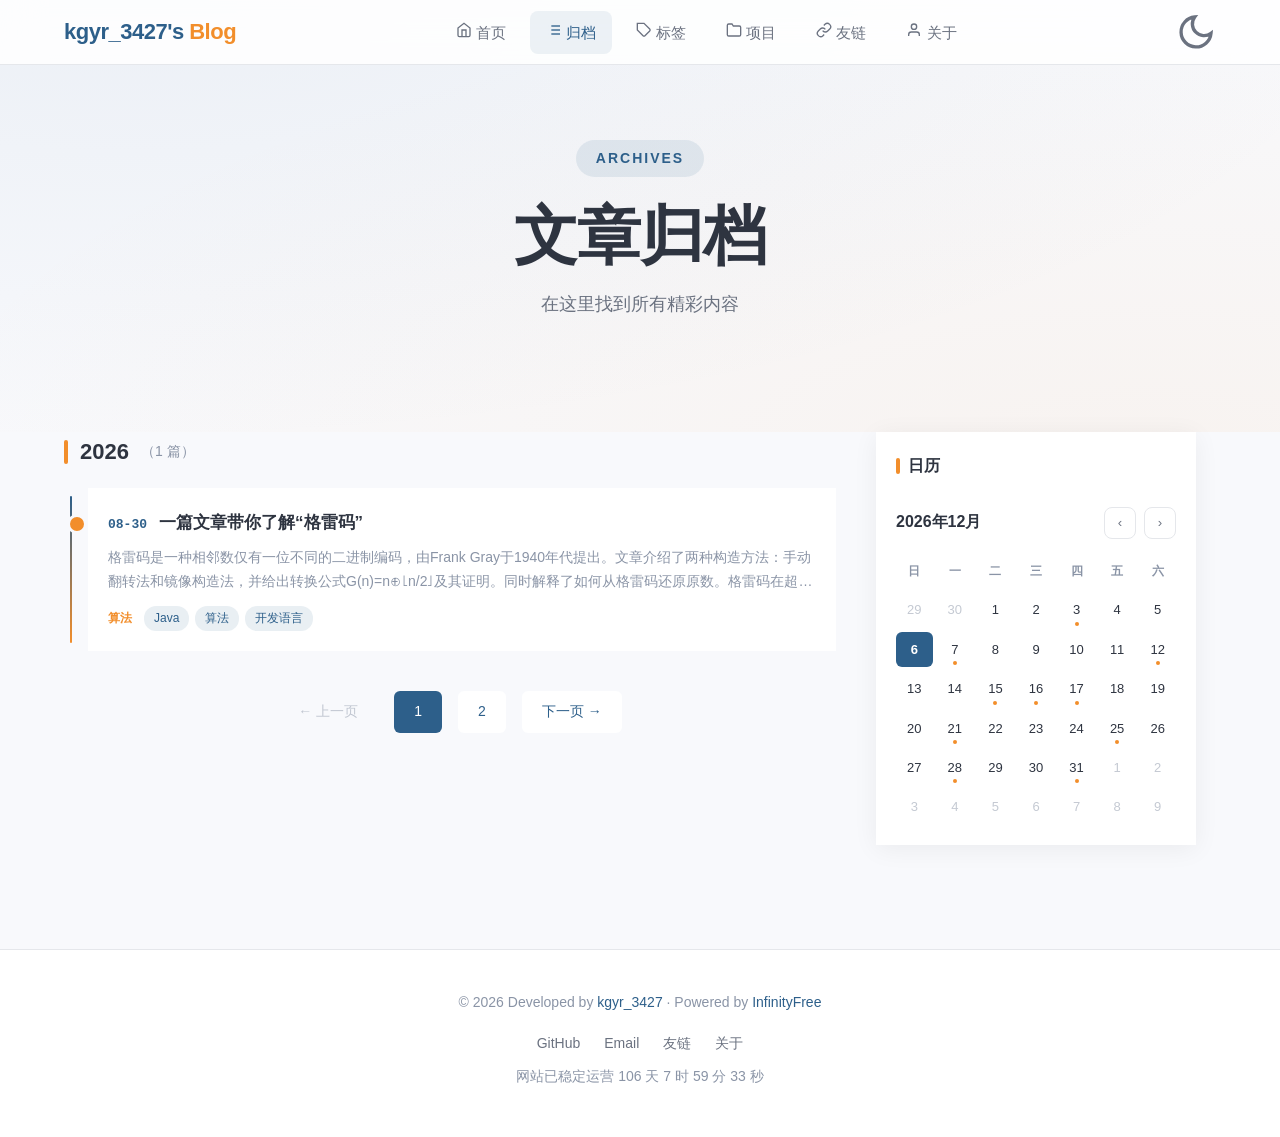
==== commit 53766fab: "Update article link in archive.html" ====
--- a/archive.html
+++ b/archive.html
@@ -71,7 +71,7 @@
     <button class="back-to-top" id="backToTop"><svg viewBox="0 0 24 24" fill="none" stroke="currentColor" stroke-width="2" width="20" height="20"><path d="M18 15l-6-6-6 6"></path></svg></button>
     <script>
         const posts = [
-            { title:"一篇文章带你了解“格雷码”", excerpt:"格雷码是一种相邻数仅有一位不同的二进制编码，由Frank Gray于1940年代提出。文章介绍了两种构造方法：手动翻转法和镜像构造法，并给出转换公式G(n)=n⊕⌊n/2⌋及其证明。同时解释了如何从格雷码还原原数。格雷码在超立方体路径规划、数模转换误差优化、汉诺塔问题求解及遗传算法中都有重要应用，特别是能通过每次只改变一位的特性高效解决汉诺塔问题。", date:"2026-08-30", category:"算法", tags:["Java","算法", "开发语言"], wordCount:1390, image:"images/archive1.png", href:"https://blog-kgyr3427.gt.tc/archive/2026-08-30_21:26.html" }
+            { title:"一篇文章带你了解“格雷码”", excerpt:"格雷码是一种相邻数仅有一位不同的二进制编码，由Frank Gray于1940年代提出。文章介绍了两种构造方法：手动翻转法和镜像构造法，并给出转换公式G(n)=n⊕⌊n/2⌋及其证明。同时解释了如何从格雷码还原原数。格雷码在超立方体路径规划、数模转换误差优化、汉诺塔问题求解及遗传算法中都有重要应用，特别是能通过每次只改变一位的特性高效解决汉诺塔问题。", date:"2026-08-30", category:"算法", tags:["Java","算法", "开发语言"], wordCount:1390, image:"images/archive1.png", href:"https://green-axis-youzi.github.io/archive/2026-08-30_21:26.html" }
         ];
         function renderArchive() {
             const container = document.getElementById('archiveContent');
@@ -247,4 +247,4 @@
         updateStats();
     </script>
 </body>
-</html>+</html>
